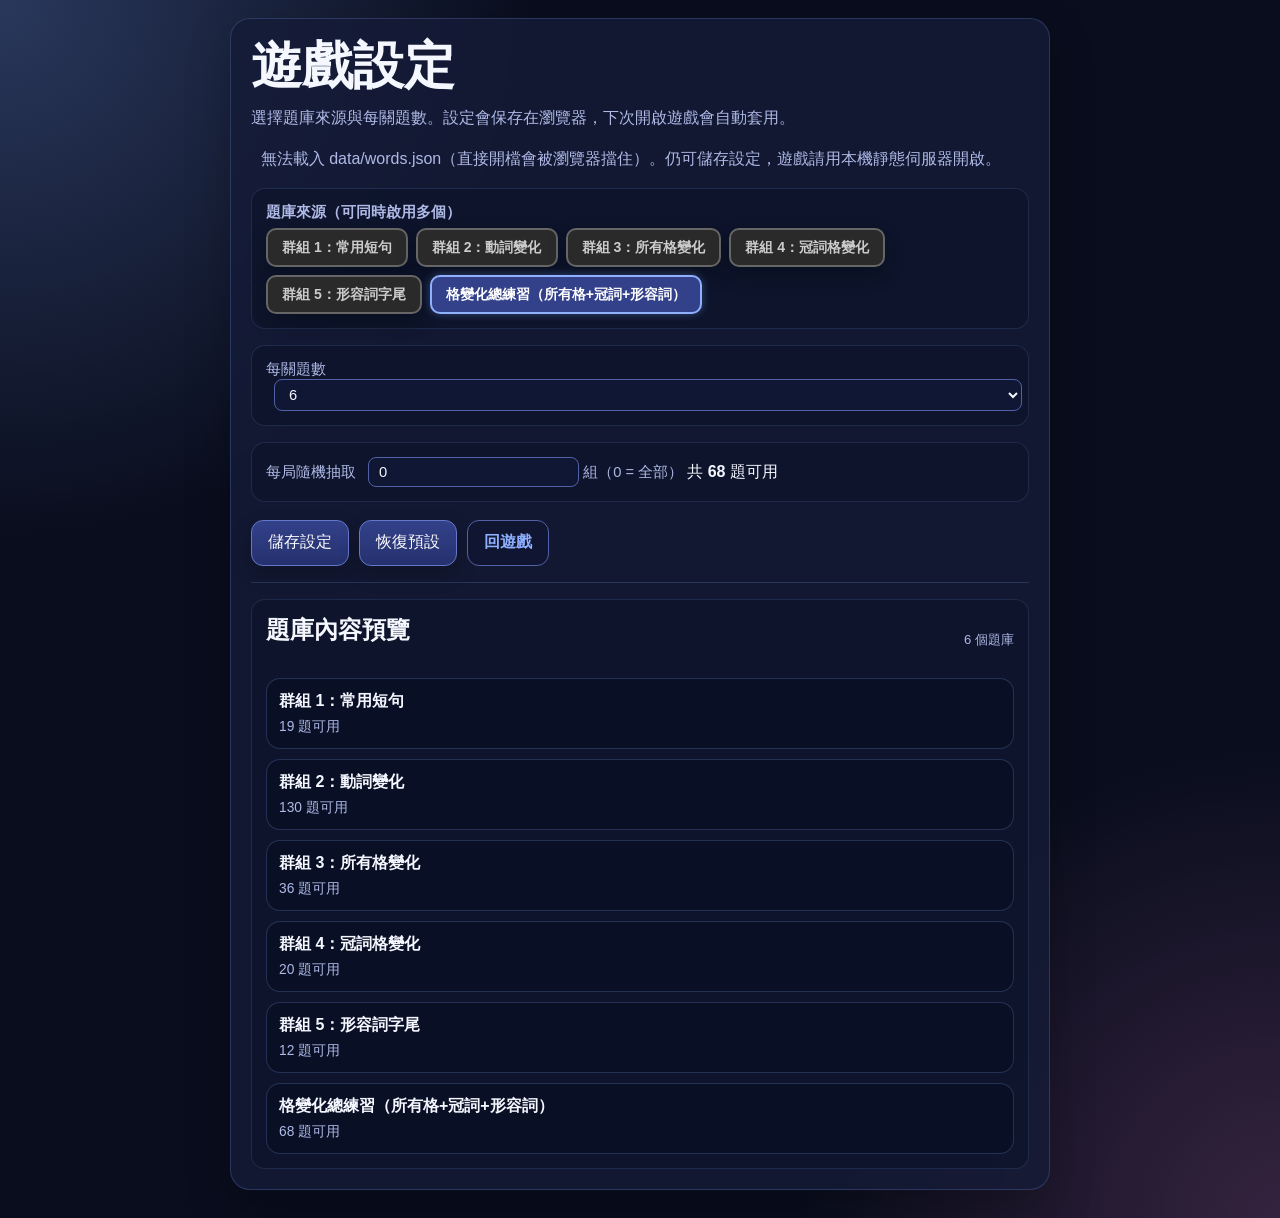
==== settings.html @ c5b1e156 "Add files via upload" ====
<!doctype html>
<html lang="zh-Hant">
  <head>
    <meta charset="UTF-8" />
    <meta name="viewport" content="width=device-width, initial-scale=1.0, maximum-scale=1.0, user-scalable=no" />
    <title>德文泡泡拼圖 設定</title>
    <link rel="stylesheet" href="./styles.css" />
  </head>
  <body>
    <main class="settings-page">
      <section class="card">
        <h1>遊戲設定</h1>
        <p>選擇題庫來源與每關題數。設定會保存在瀏覽器，下次開啟遊戲會自動套用。</p>
        <p id="message" class="message"></p>

        <div class="pick-section">
          <p class="pick-label" style="margin-bottom:6px;font-weight:bold;">題庫來源（可同時啟用多個）</p>
          <div id="groupBtnBar" style="display:flex;flex-wrap:wrap;gap:8px;margin-top:4px;"></div>
        </div>

        <div class="pick-section" id="catSection" style="display:none;">
          <p class="pick-label" style="margin-bottom:6px;font-weight:bold;">分類篩選</p>
          <div id="catBar" style="display:flex;flex-wrap:wrap;gap:6px;"></div>
        </div>

        <div class="pick-section">
          <label class="pick-label">
            每關題數
            <select id="levelSizeSetting">
              <option value="4">4</option>
              <option value="6">6</option>
              <option value="8">8</option>
              <option value="10">10</option>
            </select>
          </label>
        </div>

        <div class="pick-section">
          <label class="pick-label">
            每局隨機抽取
            <input id="pickCount" type="number" min="0" step="1" value="0" />
            組（0 = 全部）
          </label>
          <span>共 <b id="totalCount">0</b> 題可用</span>
        </div>

        <div class="actions">
          <button id="saveBtn" type="button">儲存設定</button>
          <button id="resetBtn" type="button">恢復預設</button>
          <a class="btn-link" href="./index.html">回遊戲</a>
        </div>

        <hr style="margin:16px 0;border:none;border-top:1px solid rgba(126,166,255,0.2);" />

        <div class="pick-section">
          <div class="panel-heading">
            <h2>題庫內容預覽</h2>
            <span id="datasetCount">載入中</span>
          </div>
          <div id="datasetList" class="dataset-list"></div>
        </div>
      </section>
    </main>

    <script src="./settings.js" defer></script>
  </body>
</html>
---- styles.css ----
:root {
  --bg: #090d1d;
  --card: #151b38;
  --card-2: #101631;
  --text: #f5f7ff;
  --muted: #aeb9e6;
  --line: #33406f;
  --ok: #71e0a2;
  --warn: #ffd166;
}

* {
  box-sizing: border-box;
}

body {
  margin: 0;
  min-height: 100vh;
  font-family:
    "Noto Sans TC",
    -apple-system,
    BlinkMacSystemFont,
    "Segoe UI",
    sans-serif;
  color: var(--text);
  background:
    radial-gradient(circle at top left, rgba(126, 166, 255, 0.28), transparent 34rem),
    radial-gradient(circle at bottom right, rgba(255, 137, 213, 0.18), transparent 30rem),
    var(--bg);
}

button,
select {
  font: inherit;
}

button {
  border: 1px solid #6477ca;
  border-radius: 12px;
  padding: 0.72rem 1rem;
  color: #fff;
  background: linear-gradient(180deg, #33418a, #25316d);
  cursor: pointer;
  box-shadow: 0 8px 20px rgba(0, 0, 0, 0.24);
}

button:active {
  transform: translateY(1px);
}

select {
  width: 100%;
  border: 1px solid #5261a6;
  border-radius: 10px;
  padding: 0.62rem 0.75rem;
  color: var(--text);
  background: #101735;
}

.app {
  width: min(1180px, calc(100vw - 24px));
  margin: 0 auto;
  padding: 18px 0 28px;
}

.hero {
  display: flex;
  justify-content: space-between;
  gap: 20px;
  align-items: flex-end;
  padding: 18px;
  border: 1px solid rgba(126, 166, 255, 0.24);
  border-radius: 22px;
  background: rgba(21, 27, 56, 0.82);
  box-shadow: 0 18px 46px rgba(0, 0, 0, 0.28);
}

.eyebrow {
  margin: 0 0 4px;
  color: #8fb0ff;
  font-size: 0.78rem;
  font-weight: 700;
  letter-spacing: 0.16em;
  text-transform: uppercase;
}

h1,
h2,
p {
  margin-top: 0;
}

h1 {
  margin-bottom: 8px;
  font-size: clamp(1.7rem, 4vw, 3.2rem);
  line-height: 1.05;
}

.lead {
  max-width: 680px;
  margin-bottom: 0;
  color: var(--muted);
  line-height: 1.65;
}

.stats {
  display: grid;
  grid-template-columns: repeat(3, max-content);
  gap: 8px;
}

.stats span {
  display: grid;
  gap: 2px;
  min-width: 74px;
  padding: 10px 12px;
  border: 1px solid rgba(126, 166, 255, 0.28);
  border-radius: 14px;
  color: var(--muted);
  background: rgba(10, 14, 32, 0.72);
  font-size: 0.78rem;
}

.stats b {
  color: var(--ok);
  font-size: 1.3rem;
}

.toolbar {
  display: grid;
  grid-template-columns: minmax(240px, 1fr) 150px max-content max-content;
  gap: 12px;
  align-items: end;
  margin: 14px 0;
  padding: 14px;
  border: 1px solid rgba(126, 166, 255, 0.2);
  border-radius: 18px;
  background: rgba(16, 22, 49, 0.78);
}

.toolbar label {
  display: grid;
  gap: 6px;
  color: var(--muted);
  font-size: 0.86rem;
}

/* ── Settings page ── */

.settings-page {
  width: min(820px, calc(100vw - 24px));
  margin: 0 auto;
  padding: 18px 0 28px;
}

.settings-page .card {
  padding: 20px;
  border: 1px solid rgba(126, 166, 255, 0.22);
  border-radius: 20px;
  background: rgba(21, 27, 56, 0.82);
  box-shadow: 0 18px 46px rgba(0, 0, 0, 0.24);
}

.settings-page h1 {
  margin-bottom: 12px;
}

.settings-page .card > p {
  color: var(--muted);
  line-height: 1.6;
}

.pick-section {
  margin-top: 16px;
  padding: 14px;
  border: 1px solid rgba(126, 166, 255, 0.15);
  border-radius: 14px;
  background: rgba(9, 16, 37, 0.5);
}

.pick-label {
  color: var(--muted);
  font-size: 0.92rem;
}

.pick-label select,
.pick-label input[type="number"] {
  margin-left: 8px;
  padding: 6px 10px;
  border: 1px solid #5261a6;
  border-radius: 8px;
  color: var(--text);
  background: #101735;
  font: inherit;
}

.group-btn {
  display: inline-flex;
  align-items: center;
  padding: 8px 14px;
  border: 2px solid #666;
  border-radius: 10px;
  color: #ccc;
  background: #2a2a2a;
  font-size: 0.88rem;
  font-weight: 600;
  cursor: pointer;
  transition: background 0.15s, box-shadow 0.2s, color 0.15s, border-color 0.15s;
}

.group-btn:hover {
  background: #3a3a5a;
}

.group-btn.active {
  background: #33418a;
  border-color: #8fb0ff;
  color: #fff;
  box-shadow: 0 0 8px rgba(126, 166, 255, 0.35);
}

.actions {
  display: flex;
  flex-wrap: wrap;
  gap: 10px;
  margin-top: 18px;
}

.btn-link {
  display: inline-flex;
  align-items: center;
  padding: 0.72rem 1rem;
  border: 1px solid #5261a6;
  border-radius: 12px;
  color: #8fb0ff;
  background: rgba(16, 22, 49, 0.78);
  font-weight: 600;
  text-decoration: none;
  transition: background 0.15s;
}

.btn-link:hover {
  background: rgba(51, 65, 138, 0.6);
}

/* ── Dataset list ── */

.dataset-list {
  display: grid;
  gap: 10px;
}

.dataset-item {
  display: grid;
  gap: 6px;
  padding: 12px;
  border: 1px solid rgba(126, 166, 255, 0.22);
  border-radius: 14px;
  background: rgba(9, 16, 37, 0.72);
}

.dataset-item h3,
.dataset-item p {
  margin: 0;
}

.dataset-item h3 {
  font-size: 1rem;
}

.dataset-item p {
  color: var(--muted);
  font-size: 0.86rem;
}

.dataset-item code {
  display: block;
  overflow-wrap: anywhere;
  color: #dbe2ff;
  font-size: 0.82rem;
}

/* ── Game layout ── */

.game-layout {
  display: grid;
  grid-template-columns: minmax(280px, 360px) minmax(320px, 1fr);
  gap: 14px;
  align-items: start;
}

.panel,
.board-card {
  border: 1px solid rgba(126, 166, 255, 0.22);
  border-radius: 20px;
  background: rgba(21, 27, 56, 0.82);
  box-shadow: 0 18px 46px rgba(0, 0, 0, 0.24);
}

.panel {
  padding: 14px;
}

.panel-heading {
  display: flex;
  justify-content: space-between;
  align-items: center;
  gap: 12px;
  margin-bottom: 12px;
}

.panel h2 {
  margin: 0;
  font-size: 1rem;
}

.panel-heading span {
  color: var(--muted);
  font-size: 0.82rem;
}

.targets {
  display: grid;
  gap: 10px;
  max-height: 720px;
  overflow: auto;
  padding-right: 2px;
}

.target-row {
  border: 1px solid rgba(126, 166, 255, 0.28);
  border-left: 6px solid var(--target-color);
  border-radius: 14px;
  padding: 10px;
  background: rgba(9, 16, 37, 0.72);
  transition: opacity 0.18s ease, transform 0.18s ease;
}

.target-row.cleared {
  opacity: 0.48;
}

.target-title {
  margin-bottom: 8px;
  color: var(--muted);
  font-size: 0.78rem;
}

.chips {
  display: flex;
  flex-wrap: wrap;
  gap: 6px;
}

.chip {
  display: inline-flex;
  align-items: center;
  min-height: 28px;
  padding: 4px 8px;
  border-radius: 999px;
  color: #101426;
  background: var(--target-color);
  font-size: 0.82rem;
  font-weight: 700;
}

.chip.missing {
  outline: 2px dashed rgba(255, 255, 255, 0.82);
  outline-offset: 2px;
}

.board-card {
  display: grid;
  justify-items: center;
  padding: 14px;
}

#board {
  width: 100%;
  max-width: 760px;
  border: 2px solid #5261a6;
  border-radius: 18px;
  background: #091025;
  touch-action: none;
  user-select: none;
}

.next-card {
  display: flex;
  justify-content: center;
  align-items: center;
  gap: 10px;
  width: min(100%, 760px);
  margin-top: 10px;
  padding: 10px 12px;
  border: 1px solid rgba(126, 166, 255, 0.22);
  border-radius: 14px;
  background: rgba(9, 16, 37, 0.72);
}

.next-card span {
  color: var(--muted);
}

.next-card b {
  color: var(--warn);
  font-size: 1.05rem;
}

.message {
  width: min(100%, 760px);
  min-height: 1.5em;
  margin: 10px 0;
  color: var(--warn);
  line-height: 1.55;
  text-align: center;
}

.message.ok {
  color: var(--ok);
}

.controls {
  display: grid;
  grid-template-columns: repeat(3, 1fr);
  gap: 10px;
  width: min(100%, 760px);
}

#fireBtn {
  border-color: #7ed957;
  background: linear-gradient(180deg, #3d914f, #23713d);
}

@media (max-width: 860px) {
  .hero,
  .game-layout {
    grid-template-columns: 1fr;
  }

  .hero {
    display: grid;
    align-items: start;
  }

  .stats {
    grid-template-columns: repeat(3, 1fr);
  }

  .toolbar {
    grid-template-columns: 1fr;
  }

  .panel {
    order: 2;
  }

  .board-card {
    order: 1;
  }
}

@media (max-width: 520px) {
  .app {
    width: min(100vw - 12px, 1180px);
    padding-top: 8px;
  }

  .hero,
  .toolbar,
  .panel,
  .board-card {
    border-radius: 16px;
  }

  .hero {
    padding: 14px;
  }

  .stats span {
    min-width: 0;
    padding: 8px;
  }

  .controls button {
    padding-inline: 0.5rem;
  }
}
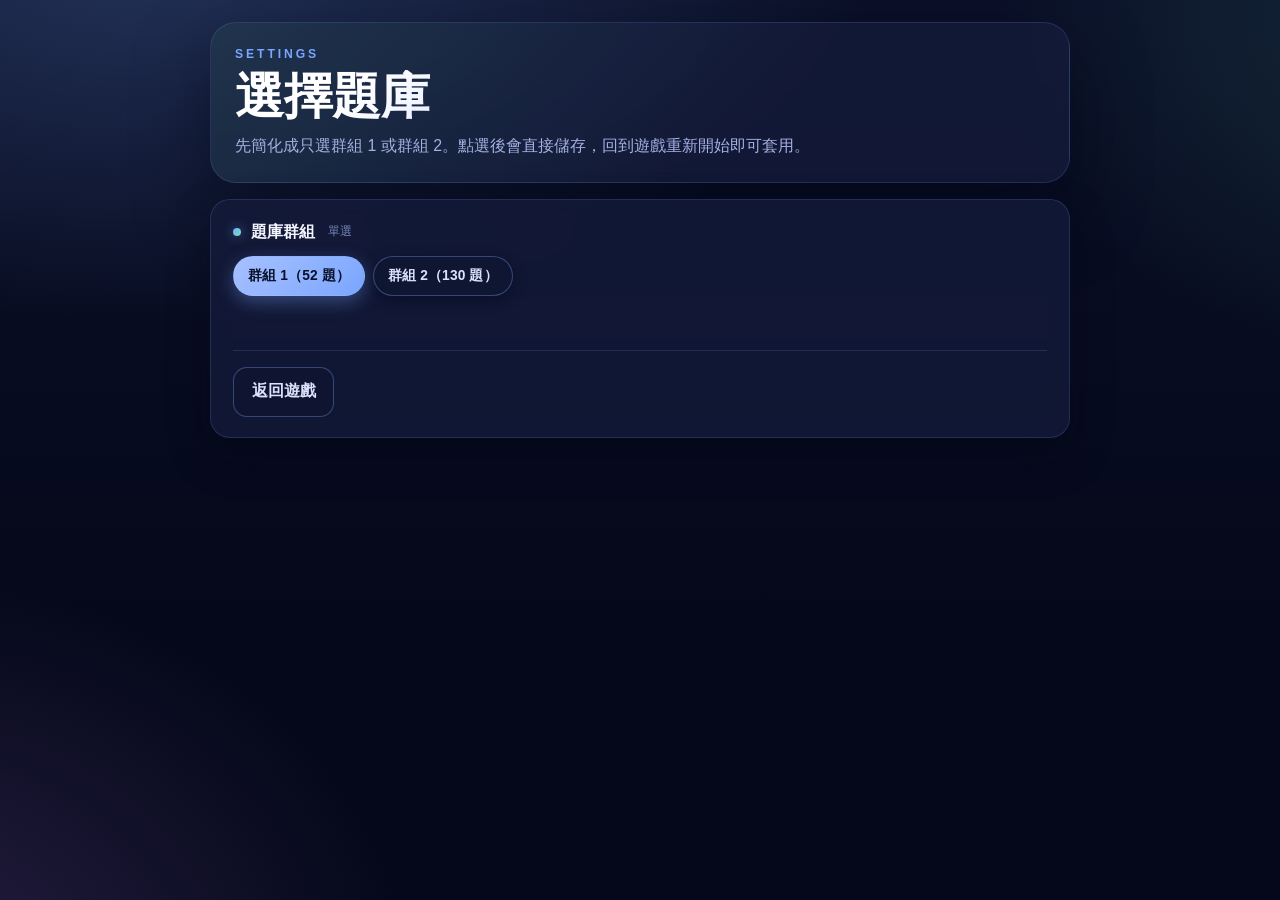
==== commit 00063409: "Add files via upload" ====
--- a/settings.html
+++ b/settings.html
@@ -3,65 +3,34 @@
   <head>
     <meta charset="UTF-8" />
     <meta name="viewport" content="width=device-width, initial-scale=1.0, maximum-scale=1.0, user-scalable=no" />
-    <title>德文泡泡拼圖 設定</title>
+    <title>德文泡泡拼圖・遊戲設定</title>
     <link rel="stylesheet" href="./styles.css" />
   </head>
   <body>
     <main class="settings-page">
+      <header class="settings-hero">
+        <p class="eyebrow">Settings</p>
+        <h1>選擇題庫</h1>
+        <p class="lead">先簡化成只選群組 1 或群組 2。點選後會直接儲存，回到遊戲重新開始即可套用。</p>
+      </header>
+
       <section class="card">
-        <h1>遊戲設定</h1>
-        <p>選擇題庫來源與每關題數。設定會保存在瀏覽器，下次開啟遊戲會自動套用。</p>
-        <p id="message" class="message"></p>
-
-        <div class="pick-section">
-          <p class="pick-label" style="margin-bottom:6px;font-weight:bold;">題庫來源（可同時啟用多個）</p>
-          <div id="groupBtnBar" style="display:flex;flex-wrap:wrap;gap:8px;margin-top:4px;"></div>
+        <div class="section-head">
+          <span class="section-dot"></span>
+          <h3>題庫群組</h3>
+          <small>單選</small>
         </div>
-
-        <div class="pick-section" id="catSection" style="display:none;">
-          <p class="pick-label" style="margin-bottom:6px;font-weight:bold;">分類篩選</p>
-          <div id="catBar" style="display:flex;flex-wrap:wrap;gap:6px;"></div>
-        </div>
-
-        <div class="pick-section">
-          <label class="pick-label">
-            每關題數
-            <select id="levelSizeSetting">
-              <option value="4">4</option>
-              <option value="6">6</option>
-              <option value="8">8</option>
-              <option value="10">10</option>
-            </select>
-          </label>
-        </div>
-
-        <div class="pick-section">
-          <label class="pick-label">
-            每局隨機抽取
-            <input id="pickCount" type="number" min="0" step="1" value="0" />
-            組（0 = 全部）
-          </label>
-          <span>共 <b id="totalCount">0</b> 題可用</span>
-        </div>
+        <div id="groupBtnBar" class="pill-bar" aria-label="題庫群組"></div>
+        <p id="message" class="message" role="status"></p>
 
         <div class="actions">
-          <button id="saveBtn" type="button">儲存設定</button>
-          <button id="resetBtn" type="button">恢復預設</button>
-          <a class="btn-link" href="./index.html">回遊戲</a>
-        </div>
-
-        <hr style="margin:16px 0;border:none;border-top:1px solid rgba(126,166,255,0.2);" />
-
-        <div class="pick-section">
-          <div class="panel-heading">
-            <h2>題庫內容預覽</h2>
-            <span id="datasetCount">載入中</span>
-          </div>
-          <div id="datasetList" class="dataset-list"></div>
+          <a class="btn-link" href="./index.html">返回遊戲</a>
         </div>
       </section>
     </main>
 
+    <script src="./shared.js" defer></script>
     <script src="./settings.js" defer></script>
   </body>
 </html>
+
--- a/styles.css
+++ b/styles.css
@@ -1,16 +1,42 @@
 :root {
-  --bg: #090d1d;
-  --card: #151b38;
-  --card-2: #101631;
-  --text: #f5f7ff;
-  --muted: #aeb9e6;
-  --line: #33406f;
+  color-scheme: dark;
+  --bg-0: #05081a;
+  --bg-1: #0a1028;
+  --bg-2: #121a3d;
+  --surface: rgba(21, 28, 60, 0.72);
+  --surface-hi: rgba(33, 44, 90, 0.72);
+  --surface-lo: rgba(9, 15, 36, 0.75);
+  --line: rgba(126, 166, 255, 0.16);
+  --line-strong: rgba(126, 166, 255, 0.35);
+  --text: #f4f6ff;
+  --text-soft: #dce2fb;
+  --muted: #a4b0e2;
+  --muted-dim: #7785b8;
+  --primary: #7aa6ff;
+  --primary-strong: #5d87ff;
+  --accent: #6ee7b7;
+  --accent-strong: #34d399;
+  --warn: #ffd166;
+  --danger: #ff6b8a;
   --ok: #71e0a2;
-  --warn: #ffd166;
+  --radius-sm: 10px;
+  --radius-md: 14px;
+  --radius-lg: 20px;
+  --radius-xl: 26px;
+  --shadow-sm: 0 4px 14px rgba(3, 7, 23, 0.4);
+  --shadow-md: 0 18px 40px rgba(3, 7, 23, 0.45);
+  --shadow-lg: 0 30px 70px rgba(3, 7, 23, 0.55);
+  --ring: 0 0 0 3px rgba(122, 166, 255, 0.38);
+  --transition: 180ms cubic-bezier(0.2, 0.7, 0.2, 1);
 }
 
 * {
   box-sizing: border-box;
+}
+
+html,
+body {
+  height: 100%;
 }
 
 body {
@@ -20,285 +46,275 @@
     "Noto Sans TC",
     -apple-system,
     BlinkMacSystemFont,
+    "SF Pro Text",
     "Segoe UI",
     sans-serif;
   color: var(--text);
   background:
-    radial-gradient(circle at top left, rgba(126, 166, 255, 0.28), transparent 34rem),
-    radial-gradient(circle at bottom right, rgba(255, 137, 213, 0.18), transparent 30rem),
-    var(--bg);
+    radial-gradient(1200px 600px at 12% -4%, rgba(122, 166, 255, 0.22), transparent 60%),
+    radial-gradient(900px 600px at 120% 4%, rgba(110, 231, 183, 0.14), transparent 60%),
+    radial-gradient(900px 700px at -10% 110%, rgba(197, 139, 255, 0.18), transparent 60%),
+    linear-gradient(180deg, var(--bg-1), var(--bg-0) 70%);
+  background-attachment: fixed;
+  -webkit-font-smoothing: antialiased;
+  line-height: 1.55;
+}
+
+h1,
+h2,
+h3,
+p {
+  margin: 0;
+}
+
+a {
+  color: inherit;
 }
 
 button,
-select {
+select,
+input {
   font: inherit;
+  color: var(--text);
 }
 
 button {
-  border: 1px solid #6477ca;
-  border-radius: 12px;
-  padding: 0.72rem 1rem;
-  color: #fff;
-  background: linear-gradient(180deg, #33418a, #25316d);
+  position: relative;
+  border: 1px solid var(--line-strong);
+  border-radius: var(--radius-md);
+  padding: 0.72rem 1.1rem;
+  font-weight: 600;
+  letter-spacing: 0.01em;
+  background: linear-gradient(180deg, rgba(67, 88, 170, 0.6), rgba(36, 50, 110, 0.85));
+  color: var(--text);
   cursor: pointer;
-  box-shadow: 0 8px 20px rgba(0, 0, 0, 0.24);
+  box-shadow: var(--shadow-sm);
+  transition:
+    transform var(--transition),
+    box-shadow var(--transition),
+    background var(--transition),
+    border-color var(--transition),
+    color var(--transition);
+}
+
+button:hover {
+  border-color: rgba(170, 198, 255, 0.55);
+  background: linear-gradient(180deg, rgba(86, 111, 200, 0.7), rgba(42, 58, 130, 0.9));
 }
 
 button:active {
   transform: translateY(1px);
-}
-
-select {
-  width: 100%;
-  border: 1px solid #5261a6;
-  border-radius: 10px;
-  padding: 0.62rem 0.75rem;
+  box-shadow: 0 2px 10px rgba(3, 7, 23, 0.5);
+}
+
+button:focus-visible {
+  outline: none;
+  box-shadow: var(--ring);
+}
+
+button.primary {
+  border-color: transparent;
+  color: #0a1028;
+  background: linear-gradient(180deg, #a7c0ff, #7aa6ff);
+  box-shadow: 0 10px 26px rgba(122, 166, 255, 0.32);
+}
+
+button.primary:hover {
+  background: linear-gradient(180deg, #bfd0ff, #8db4ff);
+}
+
+button.accent {
+  border-color: transparent;
+  color: #06281a;
+  background: linear-gradient(180deg, #a7f3d0, #6ee7b7);
+  box-shadow: 0 10px 26px rgba(110, 231, 183, 0.3);
+}
+
+button.accent:hover {
+  background: linear-gradient(180deg, #bff4d9, #7cecc2);
+}
+
+button.ghost {
+  background: transparent;
+  color: var(--text-soft);
+  border-color: var(--line-strong);
+}
+
+button.ghost:hover {
+  background: rgba(126, 166, 255, 0.08);
+}
+
+select,
+input[type="number"],
+input[type="text"] {
+  border: 1px solid var(--line-strong);
+  border-radius: var(--radius-sm);
+  padding: 0.6rem 0.85rem;
+  background: rgba(9, 15, 36, 0.85);
   color: var(--text);
-  background: #101735;
-}
+  transition: border-color var(--transition), box-shadow var(--transition);
+}
+
+select:focus-visible,
+input:focus-visible {
+  outline: none;
+  border-color: var(--primary);
+  box-shadow: var(--ring);
+}
+
+/* ── App shell ── */
 
 .app {
   width: min(1180px, calc(100vw - 24px));
   margin: 0 auto;
-  padding: 18px 0 28px;
-}
+  padding: 22px 0 32px;
+}
+
+/* ── Hero ── */
 
 .hero {
+  position: relative;
   display: flex;
   justify-content: space-between;
-  gap: 20px;
+  gap: 24px;
   align-items: flex-end;
-  padding: 18px;
-  border: 1px solid rgba(126, 166, 255, 0.24);
-  border-radius: 22px;
-  background: rgba(21, 27, 56, 0.82);
-  box-shadow: 0 18px 46px rgba(0, 0, 0, 0.28);
+  padding: 26px 28px;
+  border: 1px solid var(--line);
+  border-radius: var(--radius-xl);
+  background:
+    linear-gradient(135deg, rgba(122, 166, 255, 0.12), transparent 55%),
+    var(--surface);
+  box-shadow: var(--shadow-lg);
+  overflow: hidden;
+  backdrop-filter: blur(10px);
+  -webkit-backdrop-filter: blur(10px);
+}
+
+.hero::before {
+  content: "";
+  position: absolute;
+  top: -140px;
+  right: -120px;
+  width: 280px;
+  height: 280px;
+  border-radius: 50%;
+  background: radial-gradient(circle, rgba(110, 231, 183, 0.22), transparent 70%);
+  pointer-events: none;
 }
 
 .eyebrow {
-  margin: 0 0 4px;
-  color: #8fb0ff;
-  font-size: 0.78rem;
+  margin: 0 0 6px;
+  color: var(--primary);
+  font-size: 0.76rem;
   font-weight: 700;
-  letter-spacing: 0.16em;
+  letter-spacing: 0.24em;
   text-transform: uppercase;
 }
 
-h1,
-h2,
-p {
-  margin-top: 0;
-}
-
 h1 {
-  margin-bottom: 8px;
-  font-size: clamp(1.7rem, 4vw, 3.2rem);
-  line-height: 1.05;
+  font-size: clamp(1.8rem, 3.8vw, 3.1rem);
+  line-height: 1.08;
+  letter-spacing: -0.01em;
+  background: linear-gradient(135deg, #ffffff 15%, #bdd1ff 60%, #8dfacc 105%);
+  -webkit-background-clip: text;
+  background-clip: text;
+  color: transparent;
 }
 
 .lead {
-  max-width: 680px;
-  margin-bottom: 0;
+  max-width: 620px;
+  margin-top: 10px;
   color: var(--muted);
-  line-height: 1.65;
-}
+  line-height: 1.7;
+}
+
+.lead a.text-link {
+  color: #bcd3ff;
+  font-weight: 600;
+  text-decoration: underline;
+  text-underline-offset: 4px;
+  text-decoration-color: rgba(122, 166, 255, 0.45);
+  transition: color var(--transition), text-decoration-color var(--transition);
+}
+
+.lead a.text-link:hover {
+  color: #e9efff;
+  text-decoration-color: var(--primary);
+}
+
+/* ── Stats ── */
 
 .stats {
   display: grid;
   grid-template-columns: repeat(3, max-content);
-  gap: 8px;
+  gap: 10px;
 }
 
 .stats span {
   display: grid;
-  gap: 2px;
-  min-width: 74px;
-  padding: 10px 12px;
-  border: 1px solid rgba(126, 166, 255, 0.28);
-  border-radius: 14px;
-  color: var(--muted);
-  background: rgba(10, 14, 32, 0.72);
-  font-size: 0.78rem;
+  gap: 3px;
+  min-width: 82px;
+  padding: 12px 14px;
+  border: 1px solid var(--line);
+  border-radius: var(--radius-md);
+  background: var(--surface-lo);
+  color: var(--muted-dim);
+  font-size: 0.74rem;
+  letter-spacing: 0.08em;
+  text-transform: uppercase;
+  transition: border-color var(--transition), background var(--transition), transform var(--transition);
+}
+
+.stats span:hover {
+  border-color: var(--line-strong);
+  transform: translateY(-1px);
 }
 
 .stats b {
-  color: var(--ok);
-  font-size: 1.3rem;
-}
+  color: var(--accent);
+  font-size: 1.4rem;
+  font-variant-numeric: tabular-nums;
+  letter-spacing: 0;
+  text-transform: none;
+}
+
+/* ── Toolbar ── */
 
 .toolbar {
-  display: grid;
-  grid-template-columns: minmax(240px, 1fr) 150px max-content max-content;
-  gap: 12px;
-  align-items: end;
-  margin: 14px 0;
-  padding: 14px;
-  border: 1px solid rgba(126, 166, 255, 0.2);
-  border-radius: 18px;
-  background: rgba(16, 22, 49, 0.78);
-}
-
-.toolbar label {
-  display: grid;
-  gap: 6px;
-  color: var(--muted);
-  font-size: 0.86rem;
-}
-
-/* ── Settings page ── */
-
-.settings-page {
-  width: min(820px, calc(100vw - 24px));
-  margin: 0 auto;
-  padding: 18px 0 28px;
-}
-
-.settings-page .card {
-  padding: 20px;
-  border: 1px solid rgba(126, 166, 255, 0.22);
-  border-radius: 20px;
-  background: rgba(21, 27, 56, 0.82);
-  box-shadow: 0 18px 46px rgba(0, 0, 0, 0.24);
-}
-
-.settings-page h1 {
-  margin-bottom: 12px;
-}
-
-.settings-page .card > p {
-  color: var(--muted);
-  line-height: 1.6;
-}
-
-.pick-section {
-  margin-top: 16px;
-  padding: 14px;
-  border: 1px solid rgba(126, 166, 255, 0.15);
-  border-radius: 14px;
-  background: rgba(9, 16, 37, 0.5);
-}
-
-.pick-label {
-  color: var(--muted);
-  font-size: 0.92rem;
-}
-
-.pick-label select,
-.pick-label input[type="number"] {
-  margin-left: 8px;
-  padding: 6px 10px;
-  border: 1px solid #5261a6;
-  border-radius: 8px;
-  color: var(--text);
-  background: #101735;
-  font: inherit;
-}
-
-.group-btn {
-  display: inline-flex;
-  align-items: center;
-  padding: 8px 14px;
-  border: 2px solid #666;
-  border-radius: 10px;
-  color: #ccc;
-  background: #2a2a2a;
-  font-size: 0.88rem;
-  font-weight: 600;
-  cursor: pointer;
-  transition: background 0.15s, box-shadow 0.2s, color 0.15s, border-color 0.15s;
-}
-
-.group-btn:hover {
-  background: #3a3a5a;
-}
-
-.group-btn.active {
-  background: #33418a;
-  border-color: #8fb0ff;
-  color: #fff;
-  box-shadow: 0 0 8px rgba(126, 166, 255, 0.35);
-}
-
-.actions {
   display: flex;
   flex-wrap: wrap;
-  gap: 10px;
-  margin-top: 18px;
-}
-
-.btn-link {
-  display: inline-flex;
+  gap: 12px;
   align-items: center;
-  padding: 0.72rem 1rem;
-  border: 1px solid #5261a6;
-  border-radius: 12px;
-  color: #8fb0ff;
-  background: rgba(16, 22, 49, 0.78);
-  font-weight: 600;
-  text-decoration: none;
-  transition: background 0.15s;
-}
-
-.btn-link:hover {
-  background: rgba(51, 65, 138, 0.6);
-}
-
-/* ── Dataset list ── */
-
-.dataset-list {
-  display: grid;
-  gap: 10px;
-}
-
-.dataset-item {
-  display: grid;
-  gap: 6px;
-  padding: 12px;
-  border: 1px solid rgba(126, 166, 255, 0.22);
-  border-radius: 14px;
-  background: rgba(9, 16, 37, 0.72);
-}
-
-.dataset-item h3,
-.dataset-item p {
-  margin: 0;
-}
-
-.dataset-item h3 {
-  font-size: 1rem;
-}
-
-.dataset-item p {
-  color: var(--muted);
-  font-size: 0.86rem;
-}
-
-.dataset-item code {
-  display: block;
-  overflow-wrap: anywhere;
-  color: #dbe2ff;
-  font-size: 0.82rem;
+  margin: 16px 0;
+  padding: 14px 16px;
+  border: 1px solid var(--line);
+  border-radius: var(--radius-lg);
+  background: var(--surface);
+  backdrop-filter: blur(8px);
+  -webkit-backdrop-filter: blur(8px);
 }
 
 /* ── Game layout ── */
 
 .game-layout {
   display: grid;
-  grid-template-columns: minmax(280px, 360px) minmax(320px, 1fr);
-  gap: 14px;
+  grid-template-columns: minmax(300px, 360px) minmax(320px, 1fr);
+  gap: 16px;
   align-items: start;
 }
 
 .panel,
 .board-card {
-  border: 1px solid rgba(126, 166, 255, 0.22);
-  border-radius: 20px;
-  background: rgba(21, 27, 56, 0.82);
-  box-shadow: 0 18px 46px rgba(0, 0, 0, 0.24);
+  border: 1px solid var(--line);
+  border-radius: var(--radius-lg);
+  background: var(--surface);
+  backdrop-filter: blur(8px);
+  -webkit-backdrop-filter: blur(8px);
+  box-shadow: var(--shadow-md);
 }
 
 .panel {
-  padding: 14px;
+  padding: 18px;
 }
 
 .panel-heading {
@@ -306,18 +322,23 @@
   justify-content: space-between;
   align-items: center;
   gap: 12px;
-  margin-bottom: 12px;
+  margin-bottom: 14px;
+  padding-bottom: 12px;
+  border-bottom: 1px solid var(--line);
 }
 
 .panel h2 {
-  margin: 0;
   font-size: 1rem;
+  font-weight: 700;
+  letter-spacing: 0.01em;
 }
 
 .panel-heading span {
-  color: var(--muted);
-  font-size: 0.82rem;
-}
+  color: var(--muted-dim);
+  font-size: 0.8rem;
+}
+
+/* ── Targets panel ── */
 
 .targets {
   display: grid;
@@ -327,23 +348,51 @@
   padding-right: 2px;
 }
 
+.targets::-webkit-scrollbar {
+  width: 8px;
+}
+
+.targets::-webkit-scrollbar-track {
+  background: transparent;
+}
+
+.targets::-webkit-scrollbar-thumb {
+  background: rgba(126, 166, 255, 0.22);
+  border-radius: 999px;
+}
+
 .target-row {
-  border: 1px solid rgba(126, 166, 255, 0.28);
-  border-left: 6px solid var(--target-color);
-  border-radius: 14px;
-  padding: 10px;
-  background: rgba(9, 16, 37, 0.72);
-  transition: opacity 0.18s ease, transform 0.18s ease;
+  position: relative;
+  padding: 12px 14px;
+  border: 1px solid var(--line);
+  border-radius: var(--radius-md);
+  background: var(--surface-lo);
+  transition: opacity var(--transition), transform var(--transition), border-color var(--transition);
+}
+
+.target-row::before {
+  content: "";
+  position: absolute;
+  top: 10px;
+  bottom: 10px;
+  left: -1px;
+  width: 4px;
+  border-radius: 4px;
+  background: var(--target-color);
+  box-shadow: 0 0 12px rgba(126, 166, 255, 0.26);
 }
 
 .target-row.cleared {
-  opacity: 0.48;
+  opacity: 0.42;
+  filter: saturate(0.6);
 }
 
 .target-title {
   margin-bottom: 8px;
-  color: var(--muted);
-  font-size: 0.78rem;
+  color: var(--muted-dim);
+  font-size: 0.72rem;
+  letter-spacing: 0.12em;
+  text-transform: uppercase;
 }
 
 .chips {
@@ -356,50 +405,62 @@
   display: inline-flex;
   align-items: center;
   min-height: 28px;
-  padding: 4px 8px;
+  padding: 4px 10px;
   border-radius: 999px;
-  color: #101426;
+  color: #111530;
   background: var(--target-color);
-  font-size: 0.82rem;
+  font-size: 0.85rem;
   font-weight: 700;
+  box-shadow: 0 4px 10px rgba(3, 7, 23, 0.28);
 }
 
 .chip.missing {
-  outline: 2px dashed rgba(255, 255, 255, 0.82);
-  outline-offset: 2px;
-}
+  color: var(--target-color);
+  background: transparent;
+  outline: 2px dashed currentColor;
+  outline-offset: -2px;
+  box-shadow: none;
+}
+
+/* ── Board ── */
 
 .board-card {
   display: grid;
   justify-items: center;
-  padding: 14px;
+  padding: 16px;
 }
 
 #board {
   width: 100%;
   max-width: 760px;
-  border: 2px solid #5261a6;
-  border-radius: 18px;
-  background: #091025;
+  border: 1px solid var(--line-strong);
+  border-radius: var(--radius-lg);
+  background:
+    radial-gradient(circle at 50% 0%, rgba(122, 166, 255, 0.12), transparent 60%),
+    #07102a;
   touch-action: none;
   user-select: none;
+  box-shadow: inset 0 1px 0 rgba(255, 255, 255, 0.04);
 }
 
 .next-card {
   display: flex;
   justify-content: center;
   align-items: center;
-  gap: 10px;
+  gap: 12px;
   width: min(100%, 760px);
-  margin-top: 10px;
-  padding: 10px 12px;
-  border: 1px solid rgba(126, 166, 255, 0.22);
-  border-radius: 14px;
-  background: rgba(9, 16, 37, 0.72);
+  margin-top: 12px;
+  padding: 12px 14px;
+  border: 1px solid var(--line);
+  border-radius: var(--radius-md);
+  background: var(--surface-lo);
 }
 
 .next-card span {
-  color: var(--muted);
+  color: var(--muted-dim);
+  font-size: 0.8rem;
+  letter-spacing: 0.12em;
+  text-transform: uppercase;
 }
 
 .next-card b {
@@ -410,15 +471,19 @@
 .message {
   width: min(100%, 760px);
   min-height: 1.5em;
-  margin: 10px 0;
+  margin: 12px 0;
+  padding: 6px 10px;
   color: var(--warn);
   line-height: 1.55;
   text-align: center;
+  font-size: 0.92rem;
 }
 
 .message.ok {
   color: var(--ok);
 }
+
+/* ── Game controls ── */
 
 .controls {
   display: grid;
@@ -428,11 +493,255 @@
 }
 
 #fireBtn {
-  border-color: #7ed957;
-  background: linear-gradient(180deg, #3d914f, #23713d);
-}
-
-@media (max-width: 860px) {
+  border-color: transparent;
+  color: #052319;
+  background: linear-gradient(180deg, #a7f3d0, #34d399);
+  box-shadow: 0 10px 26px rgba(52, 211, 153, 0.28);
+}
+
+#fireBtn:hover {
+  background: linear-gradient(180deg, #bff4d9, #4adeae);
+}
+
+/* ── Settings page ── */
+
+.settings-page {
+  width: min(860px, calc(100vw - 24px));
+  margin: 0 auto;
+  padding: 22px 0 32px;
+  display: grid;
+  gap: 16px;
+}
+
+.settings-hero {
+  padding: 22px 24px;
+  border: 1px solid var(--line);
+  border-radius: var(--radius-xl);
+  background:
+    linear-gradient(135deg, rgba(110, 231, 183, 0.10), transparent 60%),
+    var(--surface);
+  box-shadow: var(--shadow-lg);
+  backdrop-filter: blur(10px);
+  -webkit-backdrop-filter: blur(10px);
+}
+
+.settings-hero .lead {
+  max-width: 760px;
+}
+
+.card {
+  padding: 20px 22px;
+  border: 1px solid var(--line);
+  border-radius: var(--radius-lg);
+  background: var(--surface);
+  box-shadow: var(--shadow-md);
+  backdrop-filter: blur(8px);
+  -webkit-backdrop-filter: blur(8px);
+}
+
+.section-head {
+  display: flex;
+  align-items: center;
+  gap: 10px;
+  margin-bottom: 12px;
+}
+
+.section-head h3 {
+  margin: 0;
+  font-size: 1rem;
+  font-weight: 700;
+  letter-spacing: 0.01em;
+}
+
+.section-head small {
+  margin-left: 2px;
+  color: var(--muted-dim);
+  font-size: 0.78rem;
+}
+
+.section-dot {
+  width: 8px;
+  height: 8px;
+  border-radius: 50%;
+  background: linear-gradient(135deg, var(--primary), var(--accent));
+  box-shadow: 0 0 12px rgba(122, 166, 255, 0.55);
+}
+
+.pick-section {
+  margin-top: 14px;
+  padding: 14px 16px;
+  border: 1px solid var(--line);
+  border-radius: var(--radius-md);
+  background: rgba(7, 12, 32, 0.55);
+}
+
+.pick-section:first-of-type {
+  margin-top: 6px;
+}
+
+.pick-row {
+  display: grid;
+  grid-template-columns: 1fr 1fr;
+  gap: 12px;
+}
+
+.pick-row .pick-section {
+  margin-top: 14px;
+}
+
+.pick-inline {
+  display: flex;
+  align-items: center;
+  gap: 10px;
+  flex-wrap: wrap;
+}
+
+.pick-inline .muted {
+  color: var(--muted);
+  font-size: 0.9rem;
+}
+
+.pick-inline .muted b {
+  color: var(--accent);
+  font-variant-numeric: tabular-nums;
+}
+
+.pill-input {
+  width: 100%;
+  max-width: 220px;
+}
+
+.pill-bar {
+  display: flex;
+  flex-wrap: wrap;
+  gap: 8px;
+}
+
+.group-btn {
+  display: inline-flex;
+  align-items: center;
+  gap: 6px;
+  padding: 8px 14px;
+  border: 1px solid var(--line-strong);
+  border-radius: 999px;
+  color: var(--text-soft);
+  background: rgba(15, 22, 50, 0.65);
+  font-size: 0.86rem;
+  font-weight: 600;
+  cursor: pointer;
+  transition: background var(--transition), border-color var(--transition), color var(--transition), transform var(--transition), box-shadow var(--transition);
+}
+
+.group-btn:hover {
+  border-color: var(--primary);
+  background: rgba(30, 42, 90, 0.85);
+  color: #ffffff;
+  transform: translateY(-1px);
+}
+
+.group-btn.active {
+  color: #0a1028;
+  border-color: transparent;
+  background: linear-gradient(135deg, #a7c0ff, #7aa6ff);
+  box-shadow: 0 6px 18px rgba(122, 166, 255, 0.35);
+}
+
+.group-btn.active:hover {
+  background: linear-gradient(135deg, #bdd1ff, #8db4ff);
+  color: #0a1028;
+  transform: translateY(-1px);
+}
+
+.group-btn:focus-visible {
+  outline: none;
+  box-shadow: var(--ring);
+}
+
+.actions {
+  display: flex;
+  flex-wrap: wrap;
+  gap: 10px;
+  margin-top: 20px;
+  padding-top: 16px;
+  border-top: 1px solid var(--line);
+}
+
+.btn-link {
+  display: inline-flex;
+  align-items: center;
+  padding: 0.72rem 1.1rem;
+  border: 1px solid var(--line-strong);
+  border-radius: var(--radius-md);
+  color: var(--text-soft);
+  background: rgba(16, 22, 49, 0.78);
+  font-weight: 600;
+  text-decoration: none;
+  transition: background var(--transition), border-color var(--transition), color var(--transition);
+}
+
+.btn-link:hover {
+  border-color: var(--primary);
+  background: rgba(30, 42, 90, 0.85);
+  color: #ffffff;
+}
+
+.btn-link:focus-visible {
+  outline: none;
+  box-shadow: var(--ring);
+}
+
+/* ── Dataset list ── */
+
+.dataset-list {
+  display: grid;
+  gap: 10px;
+  margin-top: 10px;
+}
+
+.dataset-item {
+  display: grid;
+  gap: 6px;
+  padding: 14px 16px;
+  border: 1px solid var(--line);
+  border-radius: var(--radius-md);
+  background: rgba(7, 12, 32, 0.5);
+  transition: border-color var(--transition), background var(--transition);
+}
+
+.dataset-item:hover {
+  border-color: var(--line-strong);
+  background: rgba(20, 28, 66, 0.6);
+}
+
+.dataset-item h3 {
+  margin: 0;
+  font-size: 0.98rem;
+}
+
+.dataset-item p {
+  color: var(--muted);
+  font-size: 0.85rem;
+}
+
+.dataset-item code {
+  display: block;
+  padding: 6px 10px;
+  margin-top: 2px;
+  overflow-wrap: anywhere;
+  color: #cfdaff;
+  font-size: 0.82rem;
+  border-radius: var(--radius-sm);
+  background: rgba(0, 0, 0, 0.25);
+  border: 1px solid var(--line);
+}
+
+[hidden] {
+  display: none !important;
+}
+
+/* ── Responsive ── */
+
+@media (max-width: 920px) {
   .hero,
   .game-layout {
     grid-template-columns: 1fr;
@@ -448,7 +757,11 @@
   }
 
   .toolbar {
-    grid-template-columns: 1fr;
+    justify-content: stretch;
+  }
+
+  .toolbar #restartBtn {
+    width: 100%;
   }
 
   .panel {
@@ -457,32 +770,37 @@
 
   .board-card {
     order: 1;
+  }
+
+  .pick-row {
+    grid-template-columns: 1fr;
   }
 }
 
 @media (max-width: 520px) {
   .app {
     width: min(100vw - 12px, 1180px);
-    padding-top: 8px;
-  }
-
-  .hero,
-  .toolbar,
-  .panel,
-  .board-card {
-    border-radius: 16px;
+    padding-top: 10px;
   }
 
   .hero {
-    padding: 14px;
+    padding: 18px;
   }
 
   .stats span {
     min-width: 0;
-    padding: 8px;
+    padding: 10px;
   }
 
   .controls button {
     padding-inline: 0.5rem;
   }
-}
+
+  .settings-hero {
+    padding: 18px;
+  }
+
+  .card {
+    padding: 16px;
+  }
+}
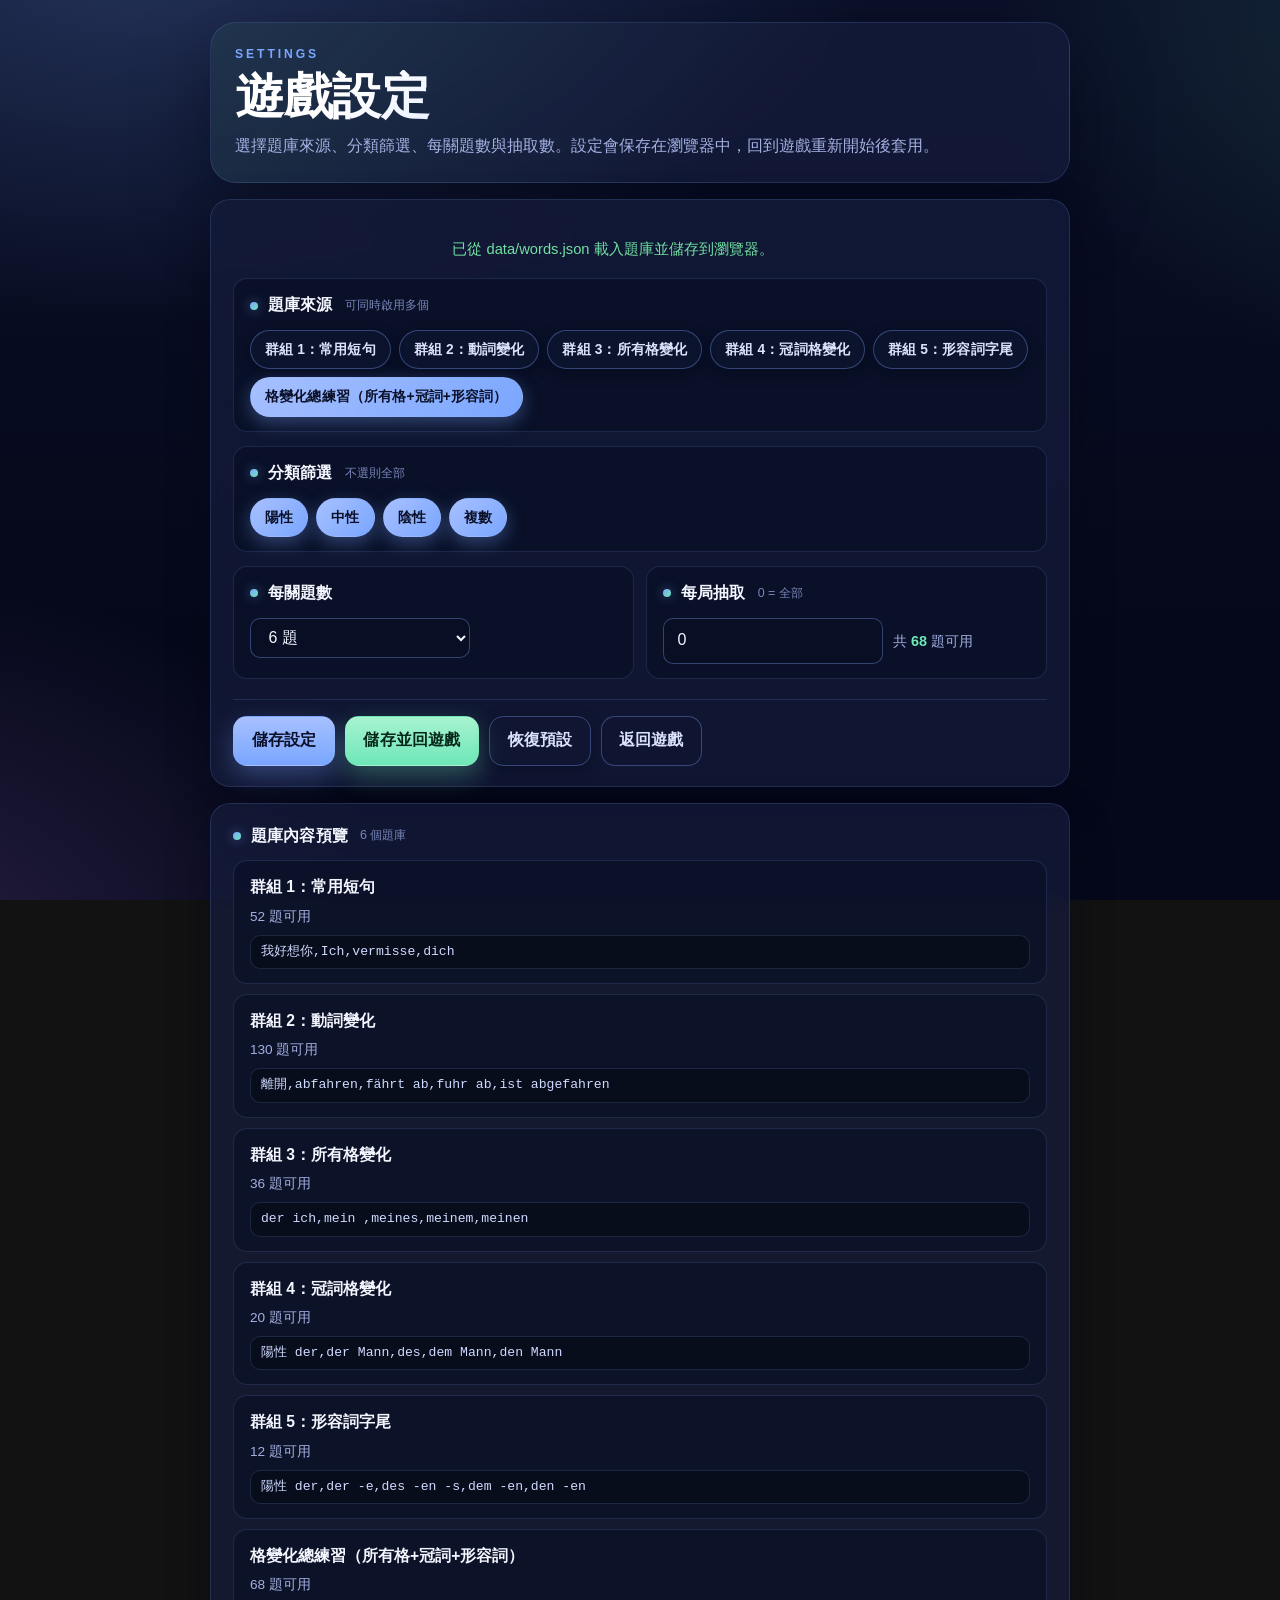
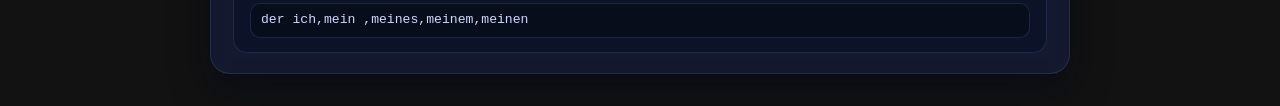
==== commit 76fac911: "Add files via upload" ====
--- a/settings.html
+++ b/settings.html
@@ -10,22 +10,73 @@
     <main class="settings-page">
       <header class="settings-hero">
         <p class="eyebrow">Settings</p>
-        <h1>選擇題庫</h1>
-        <p class="lead">先簡化成只選群組 1 或群組 2。點選後會直接儲存，回到遊戲重新開始即可套用。</p>
+        <h1>遊戲設定</h1>
+        <p class="lead">選擇題庫來源、分類篩選、每關題數與抽取數。設定會保存在瀏覽器中，回到遊戲重新開始後套用。</p>
       </header>
+
+      <section class="card">
+        <p id="message" class="message" role="status"></p>
+
+        <div class="pick-section">
+          <div class="section-head">
+            <span class="section-dot"></span>
+            <h3>題庫來源</h3>
+            <small>可同時啟用多個</small>
+          </div>
+          <div id="groupBtnBar" class="pill-bar" aria-label="題庫來源"></div>
+        </div>
+
+        <div class="pick-section" id="catSection" hidden>
+          <div class="section-head">
+            <span class="section-dot"></span>
+            <h3>分類篩選</h3>
+            <small>不選則全部</small>
+          </div>
+          <div id="catBar" class="pill-bar" aria-label="分類篩選"></div>
+        </div>
+
+        <div class="pick-row">
+          <div class="pick-section">
+            <div class="section-head">
+              <span class="section-dot"></span>
+              <h3>每關題數</h3>
+            </div>
+            <select id="levelSizeSetting" class="pill-input">
+              <option value="4">4 題</option>
+              <option value="6">6 題</option>
+              <option value="8">8 題</option>
+              <option value="10">10 題</option>
+            </select>
+          </div>
+
+          <div class="pick-section">
+            <div class="section-head">
+              <span class="section-dot"></span>
+              <h3>每局抽取</h3>
+              <small>0 = 全部</small>
+            </div>
+            <div class="pick-inline">
+              <input id="pickCount" class="pill-input" type="number" min="0" step="1" value="0" />
+              <span class="muted">共 <b id="totalCount">0</b> 題可用</span>
+            </div>
+          </div>
+        </div>
+
+        <div class="actions">
+          <button id="saveBtn" type="button" class="primary">儲存設定</button>
+          <button id="saveAndBackBtn" type="button" class="accent">儲存並回遊戲</button>
+          <button id="resetBtn" type="button" class="ghost">恢復預設</button>
+          <a class="btn-link" href="./index.html">返回遊戲</a>
+        </div>
+      </section>
 
       <section class="card">
         <div class="section-head">
           <span class="section-dot"></span>
-          <h3>題庫群組</h3>
-          <small>單選</small>
+          <h3>題庫內容預覽</h3>
+          <small id="datasetCount">載入中</small>
         </div>
-        <div id="groupBtnBar" class="pill-bar" aria-label="題庫群組"></div>
-        <p id="message" class="message" role="status"></p>
-
-        <div class="actions">
-          <a class="btn-link" href="./index.html">返回遊戲</a>
-        </div>
+        <div id="datasetList" class="dataset-list"></div>
       </section>
     </main>
 
